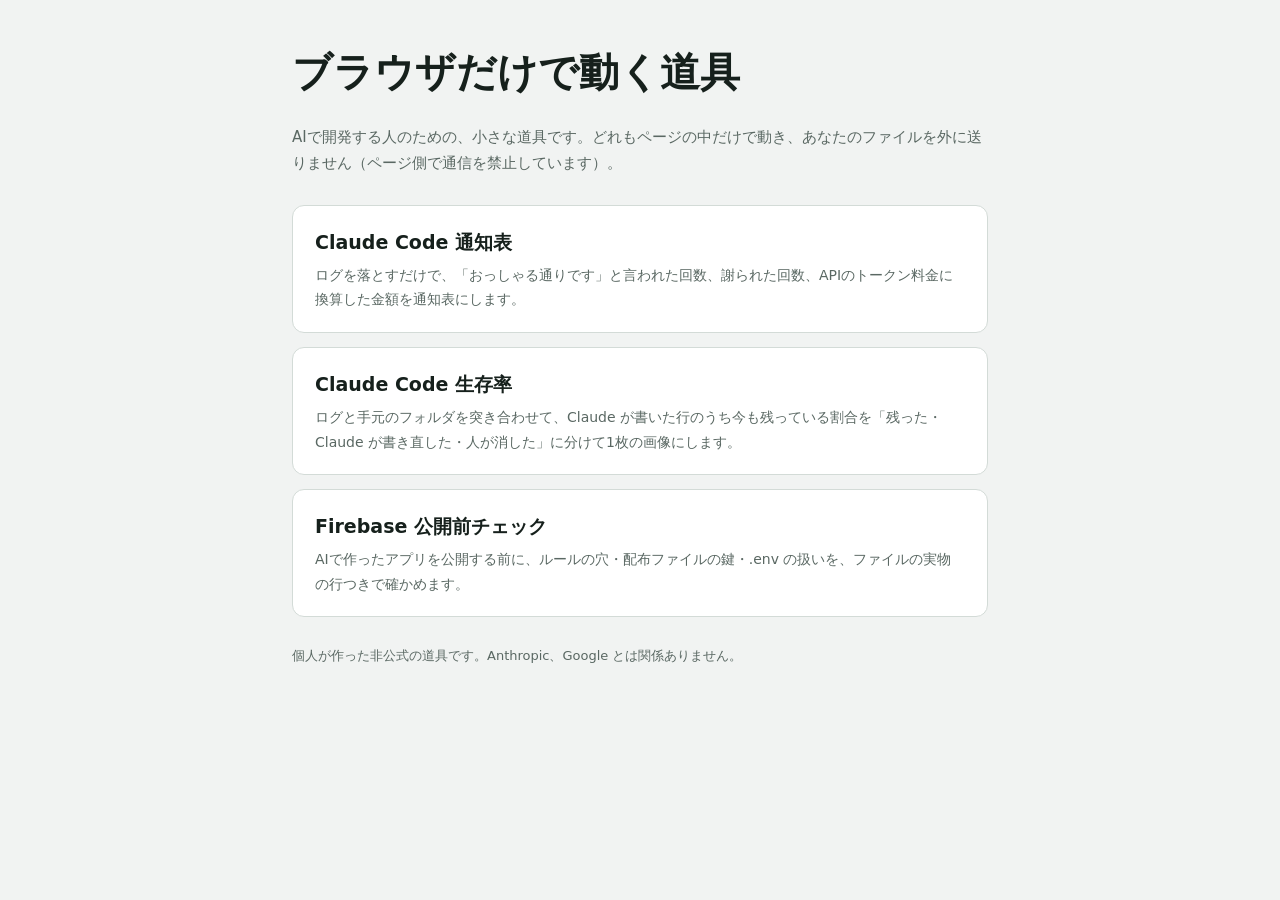
==== site-src/index.html @ dcfe0e66 "feat: Claude Code 生存率（cc-seizon）＝ログと手元のフォルダを突き合わせて、Claude が書いた行の生存率を1枚に - cc-seizon/app.html：~/.clau" ====
<!doctype html>
<html lang="ja">
<head>
<meta charset="utf-8">
<meta name="viewport" content="width=device-width, initial-scale=1, viewport-fit=cover">
<meta http-equiv="Content-Security-Policy" content="default-src 'none'; style-src 'unsafe-inline'; img-src data:; base-uri 'none'; form-action 'none'">
<title>ブラウザだけで動く道具</title>
<meta name="description" content="AIで開発する人のための、ブラウザの中だけで動く小さな道具。ファイルは外に送信されません。">
<style>
:root{--bg:#F1F3F2;--card:#FFFFFF;--ink:#16201C;--muted:#5A6863;--rule:#D3DBD7;--accent:#2E6A4E;
--f:"Hiragino Sans","Hiragino Kaku Gothic ProN","Yu Gothic","Noto Sans JP","Noto Sans CJK JP",system-ui,sans-serif}
@media (prefers-color-scheme: dark){:root{--bg:#0F1412;--card:#161D1A;--ink:#E3EAE6;--muted:#9BAAA4;--rule:#2A3531;--accent:#8BC9A8;color-scheme:dark}}
*{box-sizing:border-box}
body{margin:0;background:var(--bg);color:var(--ink);font-family:var(--f);font-size:15px;line-height:1.75}
main{max-width:760px;margin:0 auto;padding:48px clamp(16px,4vw,32px) 72px;display:grid;gap:28px}
h1{margin:0;font-size:clamp(28px,5vw,40px);line-height:1.2;text-wrap:balance}
.lead{margin:0;color:var(--muted)}
ul{margin:0;padding:0;list-style:none;display:grid;gap:14px}
a.card{display:grid;gap:4px;padding:20px 22px;border:1px solid var(--rule);border-radius:12px;background:var(--card);color:inherit;text-decoration:none}
a.card:hover,a.card:focus-visible{border-color:var(--accent);outline:none}
a.card b{font-size:19px}
a.card span{color:var(--muted);font-size:14px}
footer{font-size:13px;color:var(--muted)}
</style>
</head>
<body>
<main>
  <h1>ブラウザだけで動く道具</h1>
  <p class="lead">AIで開発する人のための、小さな道具です。どれもページの中だけで動き、あなたのファイルを外に送りません（ページ側で通信を禁止しています）。</p>
  <ul>
    <li><a class="card" href="cc-tsuchihyo/"><b>Claude Code 通知表</b><span>ログを落とすだけで、「おっしゃる通りです」と言われた回数、謝られた回数、APIのトークン料金に換算した金額を通知表にします。</span></a></li>
    <li><a class="card" href="cc-seizon/"><b>Claude Code 生存率</b><span>ログと手元のフォルダを突き合わせて、Claude が書いた行のうち今も残っている割合を「残った・Claude が書き直した・人が消した」に分けて1枚の画像にします。</span></a></li>
    <li><a class="card" href="fbcheck/"><b>Firebase 公開前チェック</b><span>AIで作ったアプリを公開する前に、ルールの穴・配布ファイルの鍵・.env の扱いを、ファイルの実物の行つきで確かめます。</span></a></li>
  </ul>
  <footer>個人が作った非公式の道具です。Anthropic、Google とは関係ありません。</footer>
</main>
</body>
</html>
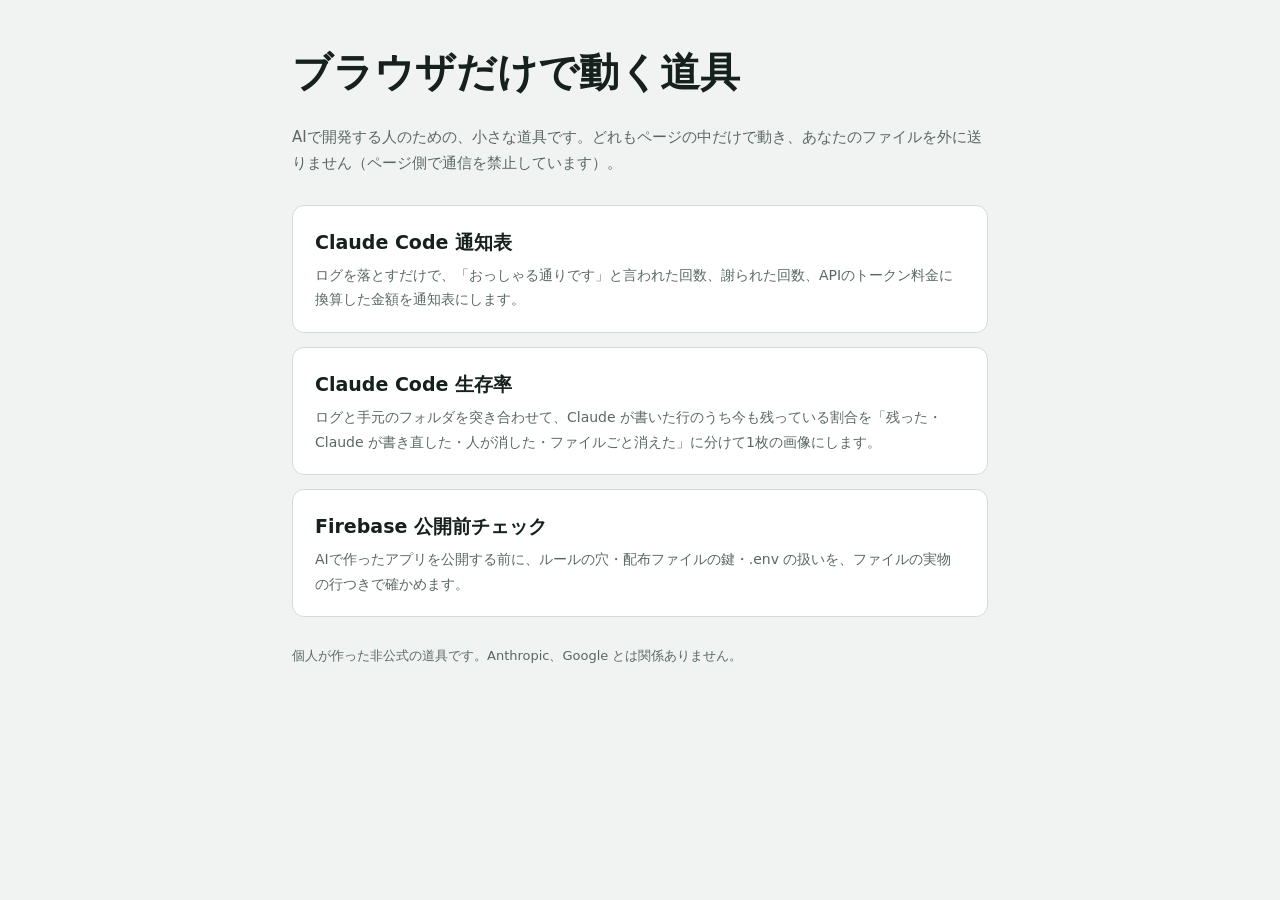
==== commit 3e006d13: "cc-seizon: 4分類＝「ファイルごと消えた」を「人が消した・直した」から分ける／ログのフォルダを右に入れた時に止める 本人の実データ（drive-snippets-mcp・2026-10-20" ====
--- a/site-src/index.html
+++ b/site-src/index.html
@@ -29,7 +29,7 @@
   <p class="lead">AIで開発する人のための、小さな道具です。どれもページの中だけで動き、あなたのファイルを外に送りません（ページ側で通信を禁止しています）。</p>
   <ul>
     <li><a class="card" href="cc-tsuchihyo/"><b>Claude Code 通知表</b><span>ログを落とすだけで、「おっしゃる通りです」と言われた回数、謝られた回数、APIのトークン料金に換算した金額を通知表にします。</span></a></li>
-    <li><a class="card" href="cc-seizon/"><b>Claude Code 生存率</b><span>ログと手元のフォルダを突き合わせて、Claude が書いた行のうち今も残っている割合を「残った・Claude が書き直した・人が消した」に分けて1枚の画像にします。</span></a></li>
+    <li><a class="card" href="cc-seizon/"><b>Claude Code 生存率</b><span>ログと手元のフォルダを突き合わせて、Claude が書いた行のうち今も残っている割合を「残った・Claude が書き直した・人が消した・ファイルごと消えた」に分けて1枚の画像にします。</span></a></li>
     <li><a class="card" href="fbcheck/"><b>Firebase 公開前チェック</b><span>AIで作ったアプリを公開する前に、ルールの穴・配布ファイルの鍵・.env の扱いを、ファイルの実物の行つきで確かめます。</span></a></li>
   </ul>
   <footer>個人が作った非公式の道具です。Anthropic、Google とは関係ありません。</footer>
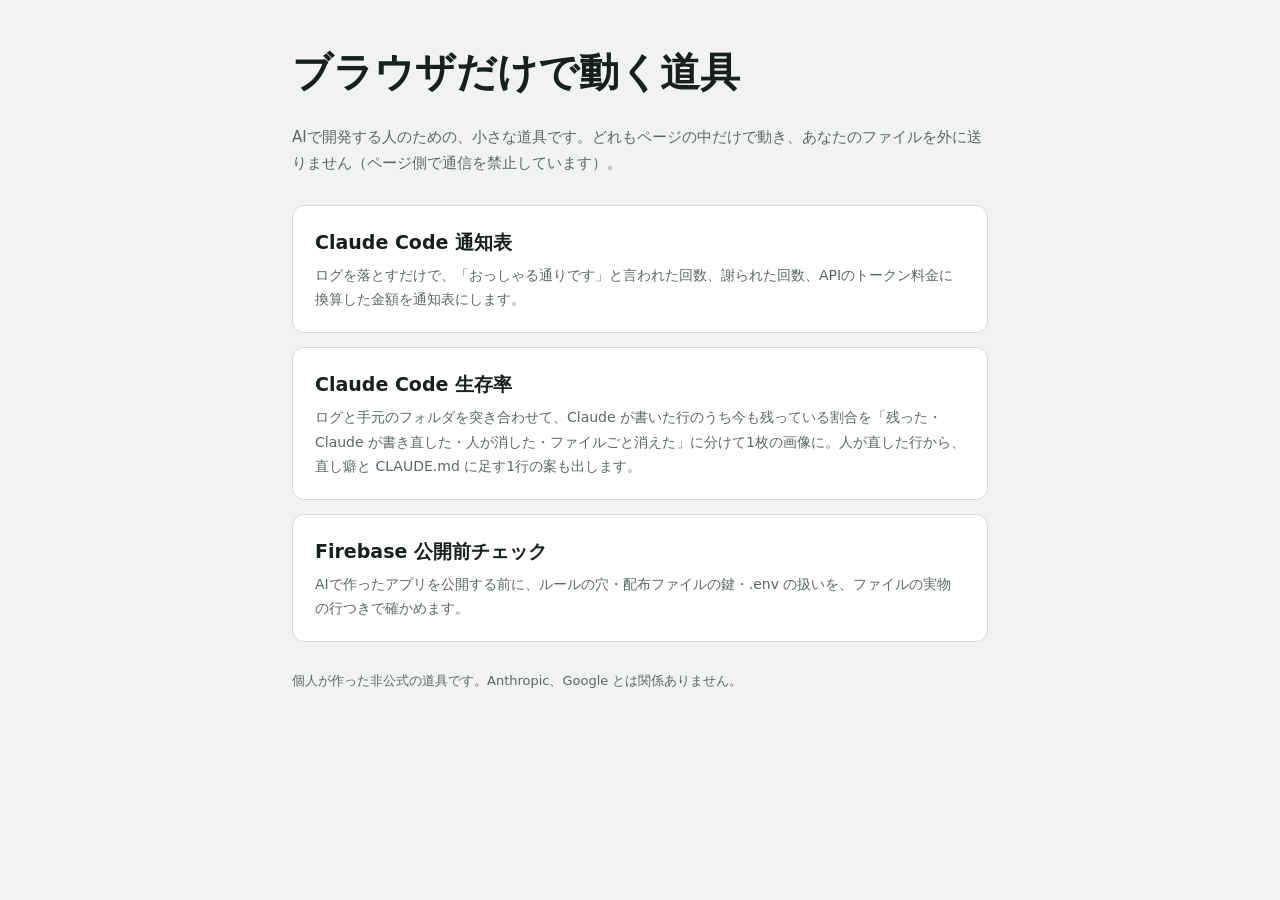
==== commit e78bcffb: "cc-seizon: 直し癖 → CLAUDE.md に足す1行（人が直した行から直しの型を数える）＋結果の保存と前回比較 前回の Grok 討論の結論「広がらない主因＝数字の後の一手が無い」への一手" ====
--- a/site-src/index.html
+++ b/site-src/index.html
@@ -29,7 +29,7 @@
   <p class="lead">AIで開発する人のための、小さな道具です。どれもページの中だけで動き、あなたのファイルを外に送りません（ページ側で通信を禁止しています）。</p>
   <ul>
     <li><a class="card" href="cc-tsuchihyo/"><b>Claude Code 通知表</b><span>ログを落とすだけで、「おっしゃる通りです」と言われた回数、謝られた回数、APIのトークン料金に換算した金額を通知表にします。</span></a></li>
-    <li><a class="card" href="cc-seizon/"><b>Claude Code 生存率</b><span>ログと手元のフォルダを突き合わせて、Claude が書いた行のうち今も残っている割合を「残った・Claude が書き直した・人が消した・ファイルごと消えた」に分けて1枚の画像にします。</span></a></li>
+    <li><a class="card" href="cc-seizon/"><b>Claude Code 生存率</b><span>ログと手元のフォルダを突き合わせて、Claude が書いた行のうち今も残っている割合を「残った・Claude が書き直した・人が消した・ファイルごと消えた」に分けて1枚の画像に。人が直した行から、直し癖と CLAUDE.md に足す1行の案も出します。</span></a></li>
     <li><a class="card" href="fbcheck/"><b>Firebase 公開前チェック</b><span>AIで作ったアプリを公開する前に、ルールの穴・配布ファイルの鍵・.env の扱いを、ファイルの実物の行つきで確かめます。</span></a></li>
   </ul>
   <footer>個人が作った非公式の道具です。Anthropic、Google とは関係ありません。</footer>
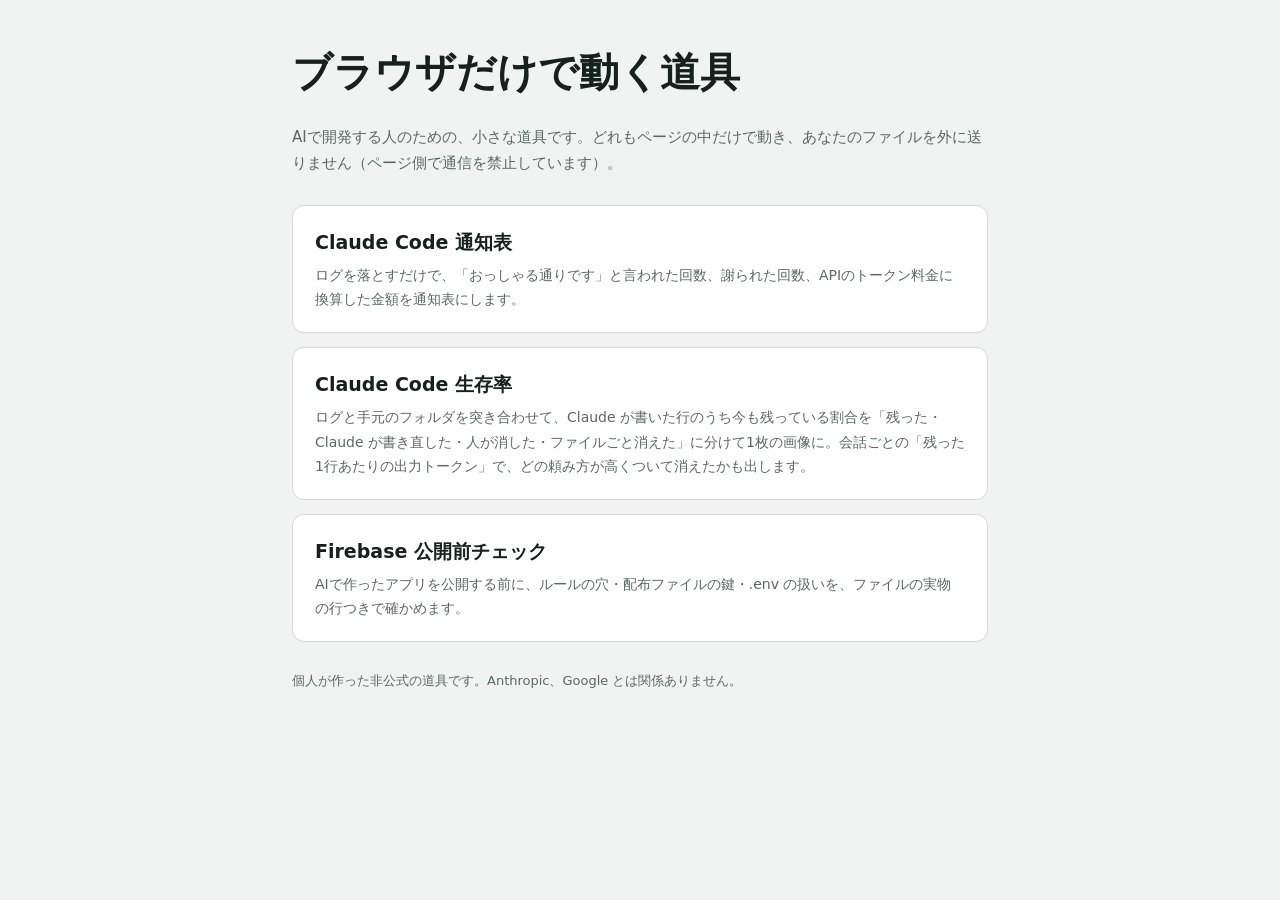
==== commit b0697bbd: "cc-seizon: 頼み方と、残った1行あたりの出力トークン（会話ごとの最初の指示 × 今は無いコードに使った出力トークン） - ログの assistant usage（output_tokens）" ====
--- a/site-src/index.html
+++ b/site-src/index.html
@@ -29,7 +29,7 @@
   <p class="lead">AIで開発する人のための、小さな道具です。どれもページの中だけで動き、あなたのファイルを外に送りません（ページ側で通信を禁止しています）。</p>
   <ul>
     <li><a class="card" href="cc-tsuchihyo/"><b>Claude Code 通知表</b><span>ログを落とすだけで、「おっしゃる通りです」と言われた回数、謝られた回数、APIのトークン料金に換算した金額を通知表にします。</span></a></li>
-    <li><a class="card" href="cc-seizon/"><b>Claude Code 生存率</b><span>ログと手元のフォルダを突き合わせて、Claude が書いた行のうち今も残っている割合を「残った・Claude が書き直した・人が消した・ファイルごと消えた」に分けて1枚の画像に。人が直した行から、直し癖と CLAUDE.md に足す1行の案も出します。</span></a></li>
+    <li><a class="card" href="cc-seizon/"><b>Claude Code 生存率</b><span>ログと手元のフォルダを突き合わせて、Claude が書いた行のうち今も残っている割合を「残った・Claude が書き直した・人が消した・ファイルごと消えた」に分けて1枚の画像に。会話ごとの「残った1行あたりの出力トークン」で、どの頼み方が高くついて消えたかも出します。</span></a></li>
     <li><a class="card" href="fbcheck/"><b>Firebase 公開前チェック</b><span>AIで作ったアプリを公開する前に、ルールの穴・配布ファイルの鍵・.env の扱いを、ファイルの実物の行つきで確かめます。</span></a></li>
   </ul>
   <footer>個人が作った非公式の道具です。Anthropic、Google とは関係ありません。</footer>
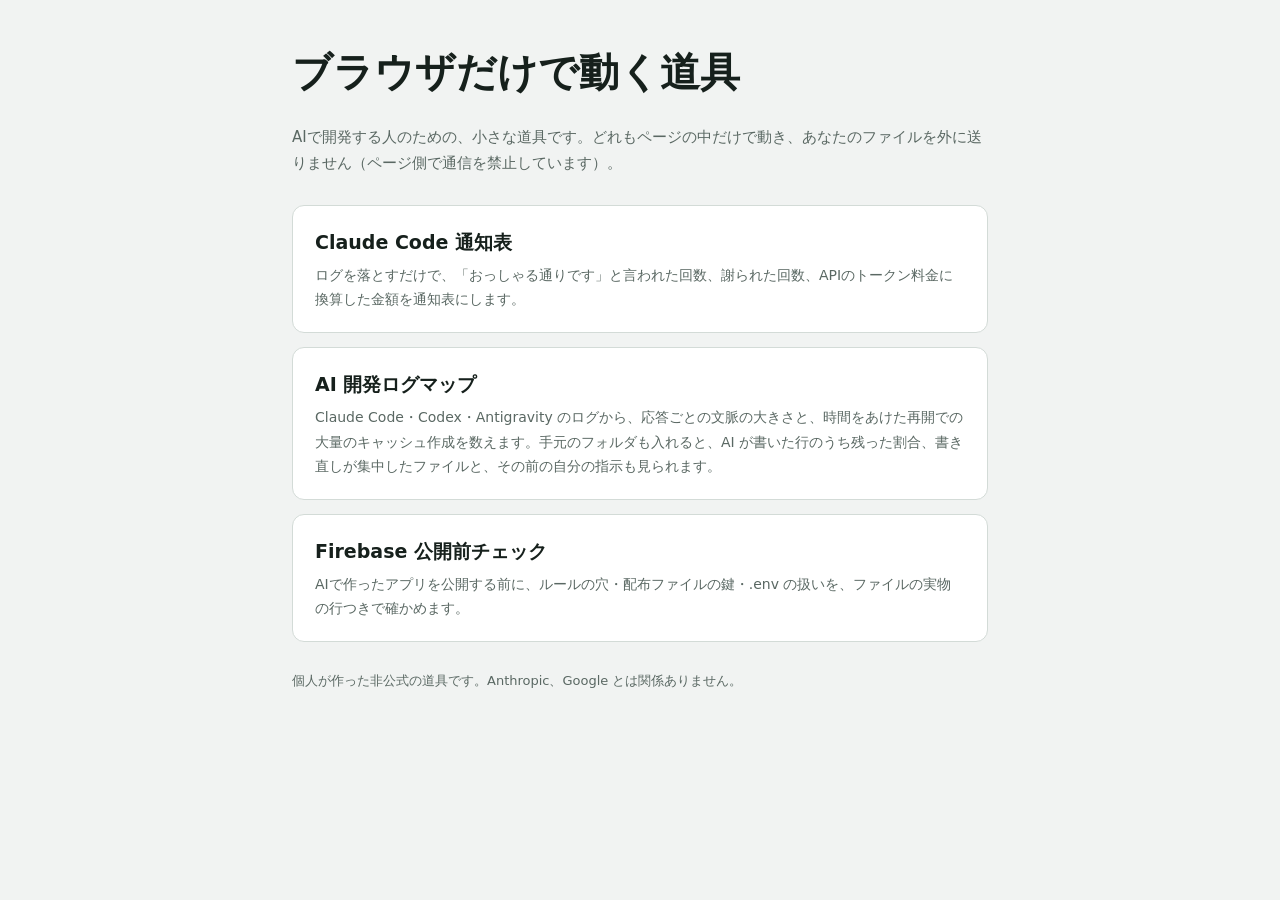
==== commit 88f55f9b: "AI 開発ログマップ：文脈とトークンのタブ・AI の書き直しと直前の指示・日時で区切る・機械で防ぐ手と型の印 - 既定のタブ＝文脈とトークン（ログだけ）：応答ごとの文脈の分布、1時間以上あけた再開と大" ====
--- a/site-src/index.html
+++ b/site-src/index.html
@@ -29,7 +29,7 @@
   <p class="lead">AIで開発する人のための、小さな道具です。どれもページの中だけで動き、あなたのファイルを外に送りません（ページ側で通信を禁止しています）。</p>
   <ul>
     <li><a class="card" href="cc-tsuchihyo/"><b>Claude Code 通知表</b><span>ログを落とすだけで、「おっしゃる通りです」と言われた回数、謝られた回数、APIのトークン料金に換算した金額を通知表にします。</span></a></li>
-    <li><a class="card" href="cc-seizon/"><b>Claude Code 生存率</b><span>ログと手元のフォルダを突き合わせて、Claude が書いた行のうち今も残っている割合を「残った・Claude が書き直した・人が消した・ファイルごと消えた」に分けて1枚の画像に。会話ごとの「残った1行あたりの出力トークン」で、どの頼み方が高くついて消えたかも出します。</span></a></li>
+    <li><a class="card" href="cc-seizon/"><b>AI 開発ログマップ</b><span>Claude Code・Codex・Antigravity のログから、応答ごとの文脈の大きさと、時間をあけた再開での大量のキャッシュ作成を数えます。手元のフォルダも入れると、AI が書いた行のうち残った割合、書き直しが集中したファイルと、その前の自分の指示も見られます。</span></a></li>
     <li><a class="card" href="fbcheck/"><b>Firebase 公開前チェック</b><span>AIで作ったアプリを公開する前に、ルールの穴・配布ファイルの鍵・.env の扱いを、ファイルの実物の行つきで確かめます。</span></a></li>
   </ul>
   <footer>個人が作った非公式の道具です。Anthropic、Google とは関係ありません。</footer>
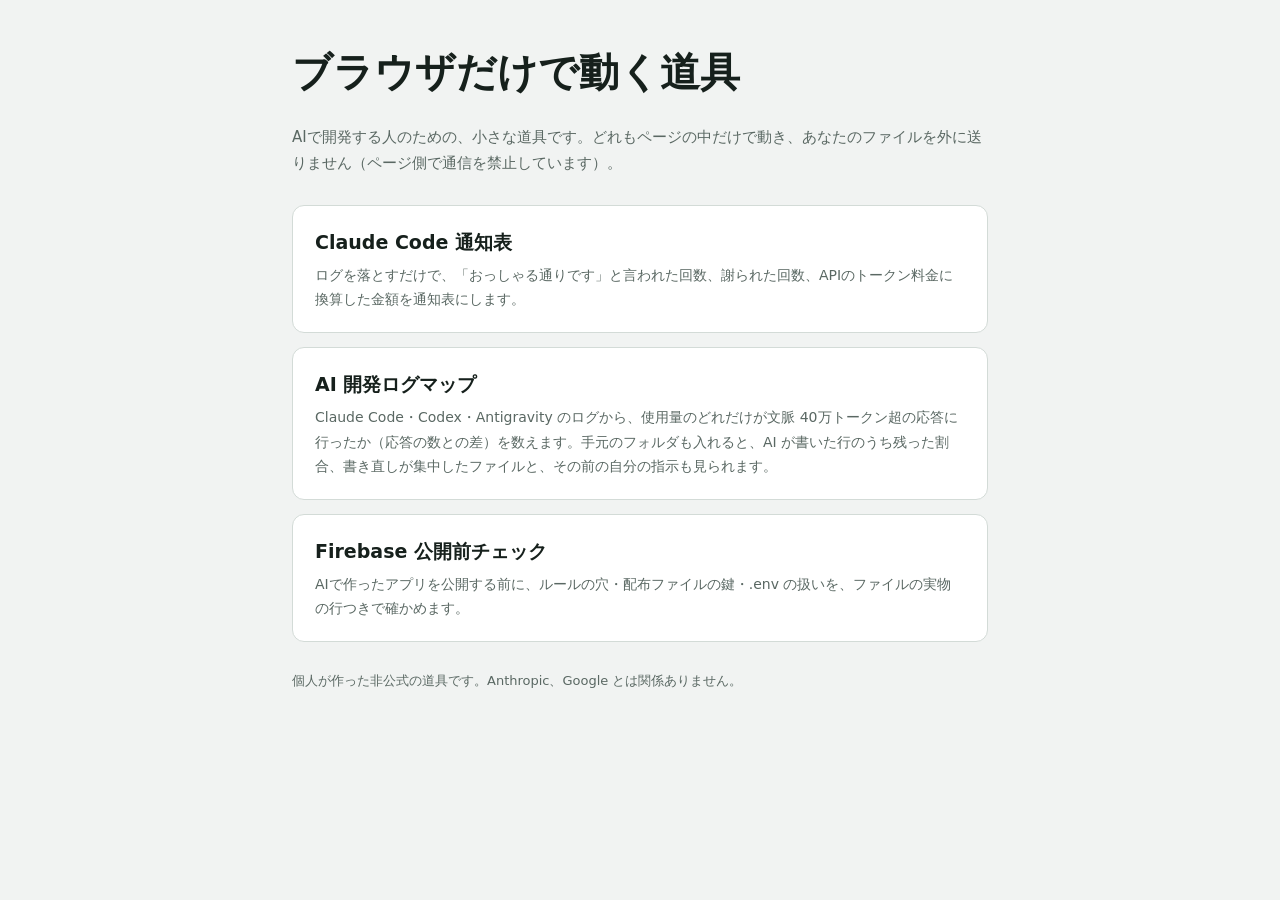
==== commit 886ad84f: "文脈とトークン：主役を「使用量のうち文脈 40万超の応答の分」に・応答の数と並べる・日時で区切る - 本人のログ：40万超の応答は数で 28%・使用量（料金比の推定）で 53%。「応答の6割が15万超" ====
--- a/site-src/index.html
+++ b/site-src/index.html
@@ -29,7 +29,7 @@
   <p class="lead">AIで開発する人のための、小さな道具です。どれもページの中だけで動き、あなたのファイルを外に送りません（ページ側で通信を禁止しています）。</p>
   <ul>
     <li><a class="card" href="cc-tsuchihyo/"><b>Claude Code 通知表</b><span>ログを落とすだけで、「おっしゃる通りです」と言われた回数、謝られた回数、APIのトークン料金に換算した金額を通知表にします。</span></a></li>
-    <li><a class="card" href="cc-seizon/"><b>AI 開発ログマップ</b><span>Claude Code・Codex・Antigravity のログから、応答ごとの文脈の大きさと、時間をあけた再開での大量のキャッシュ作成を数えます。手元のフォルダも入れると、AI が書いた行のうち残った割合、書き直しが集中したファイルと、その前の自分の指示も見られます。</span></a></li>
+    <li><a class="card" href="cc-seizon/"><b>AI 開発ログマップ</b><span>Claude Code・Codex・Antigravity のログから、使用量のどれだけが文脈 40万トークン超の応答に行ったか（応答の数との差）を数えます。手元のフォルダも入れると、AI が書いた行のうち残った割合、書き直しが集中したファイルと、その前の自分の指示も見られます。</span></a></li>
     <li><a class="card" href="fbcheck/"><b>Firebase 公開前チェック</b><span>AIで作ったアプリを公開する前に、ルールの穴・配布ファイルの鍵・.env の扱いを、ファイルの実物の行つきで確かめます。</span></a></li>
   </ul>
   <footer>個人が作った非公式の道具です。Anthropic、Google とは関係ありません。</footer>
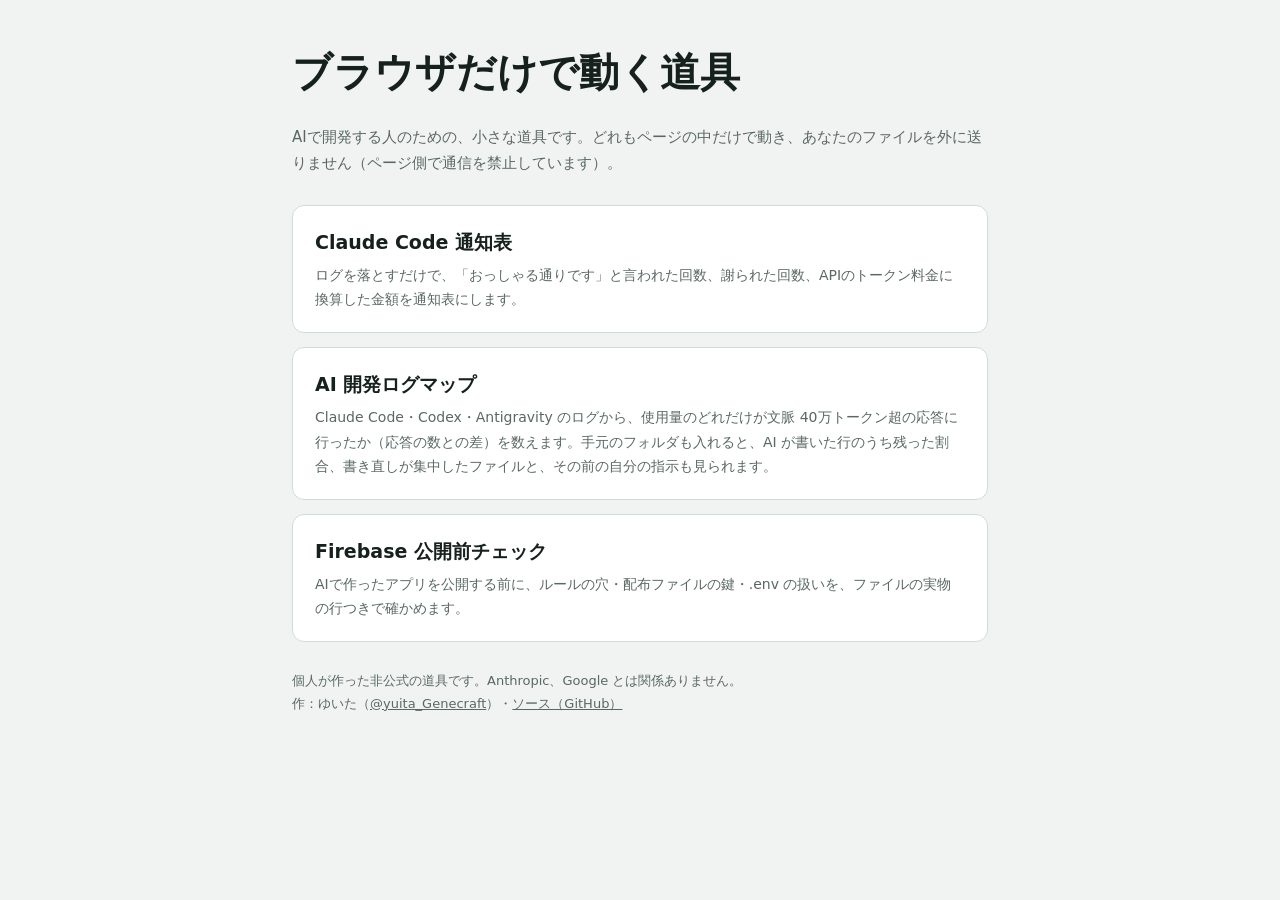
==== commit 2f003e81: "作者の行・共有文の via @yuita_Genecraft・README の先頭を訪問者向けに - 3つのページと index のフッターに「作：ゆいた（@yuita_Genecraft）・ソース（" ====
--- a/site-src/index.html
+++ b/site-src/index.html
@@ -21,6 +21,7 @@
 a.card b{font-size:19px}
 a.card span{color:var(--muted);font-size:14px}
 footer{font-size:13px;color:var(--muted)}
+footer a{color:inherit}
 </style>
 </head>
 <body>
@@ -32,7 +33,7 @@
     <li><a class="card" href="cc-seizon/"><b>AI 開発ログマップ</b><span>Claude Code・Codex・Antigravity のログから、使用量のどれだけが文脈 40万トークン超の応答に行ったか（応答の数との差）を数えます。手元のフォルダも入れると、AI が書いた行のうち残った割合、書き直しが集中したファイルと、その前の自分の指示も見られます。</span></a></li>
     <li><a class="card" href="fbcheck/"><b>Firebase 公開前チェック</b><span>AIで作ったアプリを公開する前に、ルールの穴・配布ファイルの鍵・.env の扱いを、ファイルの実物の行つきで確かめます。</span></a></li>
   </ul>
-  <footer>個人が作った非公式の道具です。Anthropic、Google とは関係ありません。</footer>
+  <footer>個人が作った非公式の道具です。Anthropic、Google とは関係ありません。<br>作：ゆいた（<a href="https://x.com/yuita_Genecraft" target="_blank" rel="noopener">@yuita_Genecraft</a>）・<a href="https://github.com/yuita-Genecraft/tools" target="_blank" rel="noopener">ソース（GitHub）</a></footer>
 </main>
 </body>
 </html>
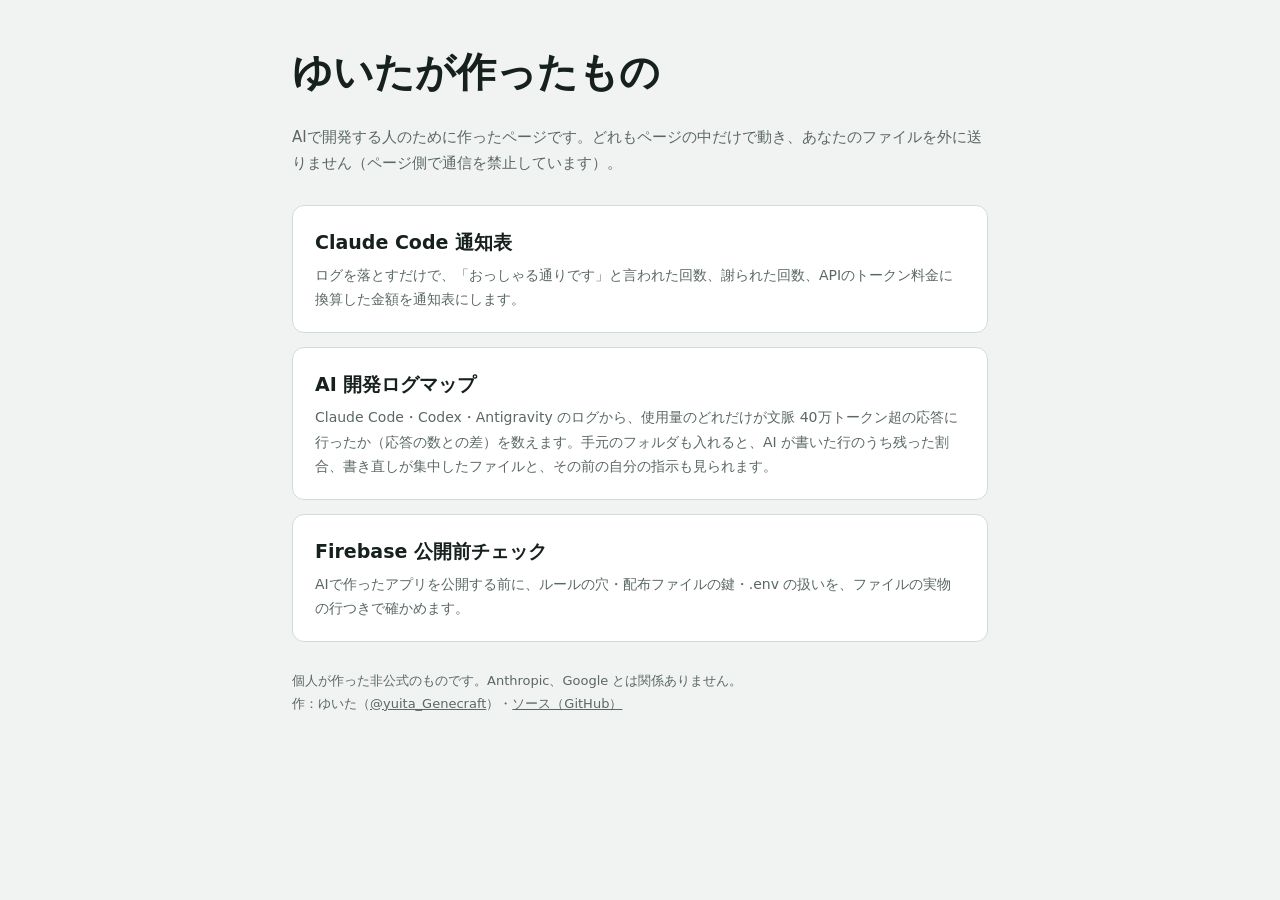
==== commit d2b6e369: "一覧ページの title・h1・リード文から「道具」を外す title と h1 を「ゆいたが作ったもの」、リード文を「AIで開発する人のために作ったページです。」に。 description と f" ====
--- a/site-src/index.html
+++ b/site-src/index.html
@@ -4,8 +4,8 @@
 <meta charset="utf-8">
 <meta name="viewport" content="width=device-width, initial-scale=1, viewport-fit=cover">
 <meta http-equiv="Content-Security-Policy" content="default-src 'none'; style-src 'unsafe-inline'; img-src data:; base-uri 'none'; form-action 'none'">
-<title>ブラウザだけで動く道具</title>
-<meta name="description" content="AIで開発する人のための、ブラウザの中だけで動く小さな道具。ファイルは外に送信されません。">
+<title>ゆいたが作ったもの</title>
+<meta name="description" content="AIで開発する人のために作ったページです。ブラウザの中だけで動き、ファイルは外に送信されません。">
 <style>
 :root{--bg:#F1F3F2;--card:#FFFFFF;--ink:#16201C;--muted:#5A6863;--rule:#D3DBD7;--accent:#2E6A4E;
 --f:"Hiragino Sans","Hiragino Kaku Gothic ProN","Yu Gothic","Noto Sans JP","Noto Sans CJK JP",system-ui,sans-serif}
@@ -26,14 +26,14 @@
 </head>
 <body>
 <main>
-  <h1>ブラウザだけで動く道具</h1>
-  <p class="lead">AIで開発する人のための、小さな道具です。どれもページの中だけで動き、あなたのファイルを外に送りません（ページ側で通信を禁止しています）。</p>
+  <h1>ゆいたが作ったもの</h1>
+  <p class="lead">AIで開発する人のために作ったページです。どれもページの中だけで動き、あなたのファイルを外に送りません（ページ側で通信を禁止しています）。</p>
   <ul>
     <li><a class="card" href="cc-tsuchihyo/"><b>Claude Code 通知表</b><span>ログを落とすだけで、「おっしゃる通りです」と言われた回数、謝られた回数、APIのトークン料金に換算した金額を通知表にします。</span></a></li>
     <li><a class="card" href="cc-seizon/"><b>AI 開発ログマップ</b><span>Claude Code・Codex・Antigravity のログから、使用量のどれだけが文脈 40万トークン超の応答に行ったか（応答の数との差）を数えます。手元のフォルダも入れると、AI が書いた行のうち残った割合、書き直しが集中したファイルと、その前の自分の指示も見られます。</span></a></li>
     <li><a class="card" href="fbcheck/"><b>Firebase 公開前チェック</b><span>AIで作ったアプリを公開する前に、ルールの穴・配布ファイルの鍵・.env の扱いを、ファイルの実物の行つきで確かめます。</span></a></li>
   </ul>
-  <footer>個人が作った非公式の道具です。Anthropic、Google とは関係ありません。<br>作：ゆいた（<a href="https://x.com/yuita_Genecraft" target="_blank" rel="noopener">@yuita_Genecraft</a>）・<a href="https://github.com/yuita-Genecraft/tools" target="_blank" rel="noopener">ソース（GitHub）</a></footer>
+  <footer>個人が作った非公式のものです。Anthropic、Google とは関係ありません。<br>作：ゆいた（<a href="https://x.com/yuita_Genecraft" target="_blank" rel="noopener">@yuita_Genecraft</a>）・<a href="https://github.com/yuita-Genecraft/tools" target="_blank" rel="noopener">ソース（GitHub）</a></footer>
 </main>
 </body>
 </html>
